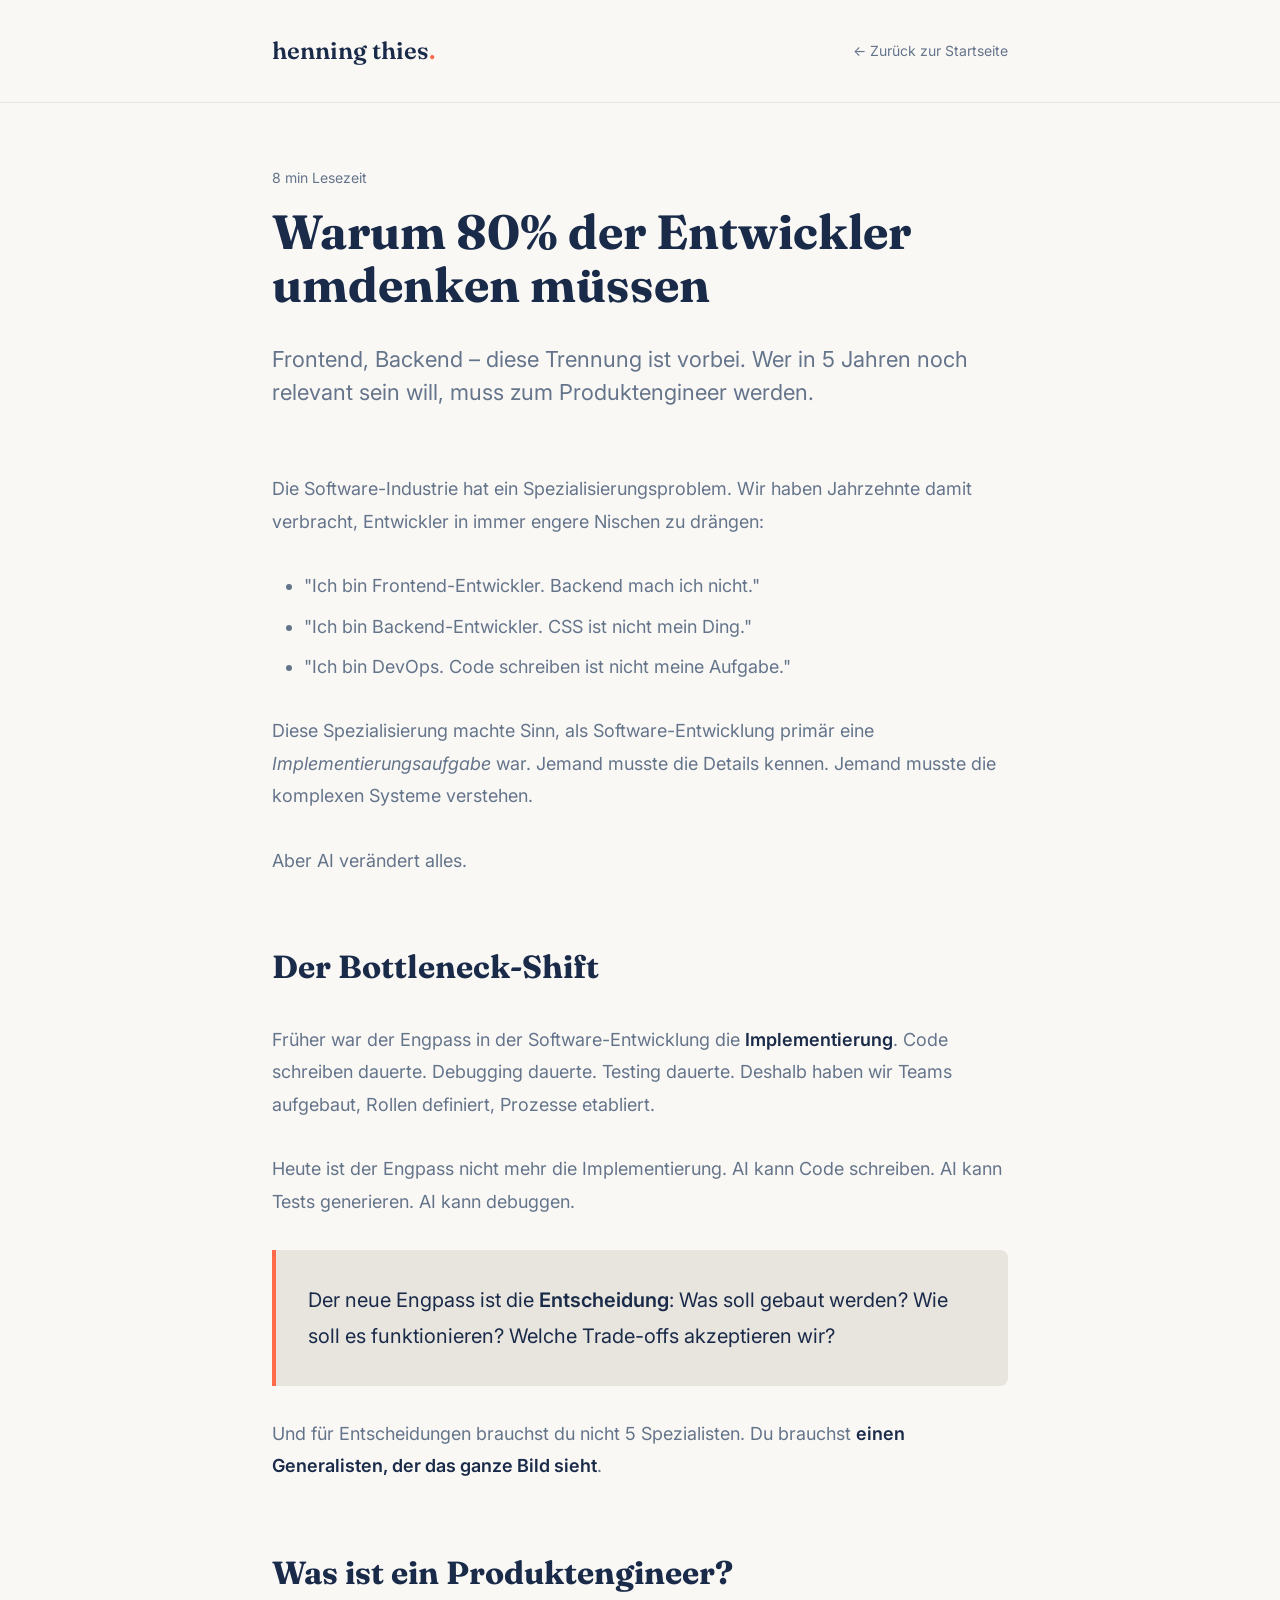
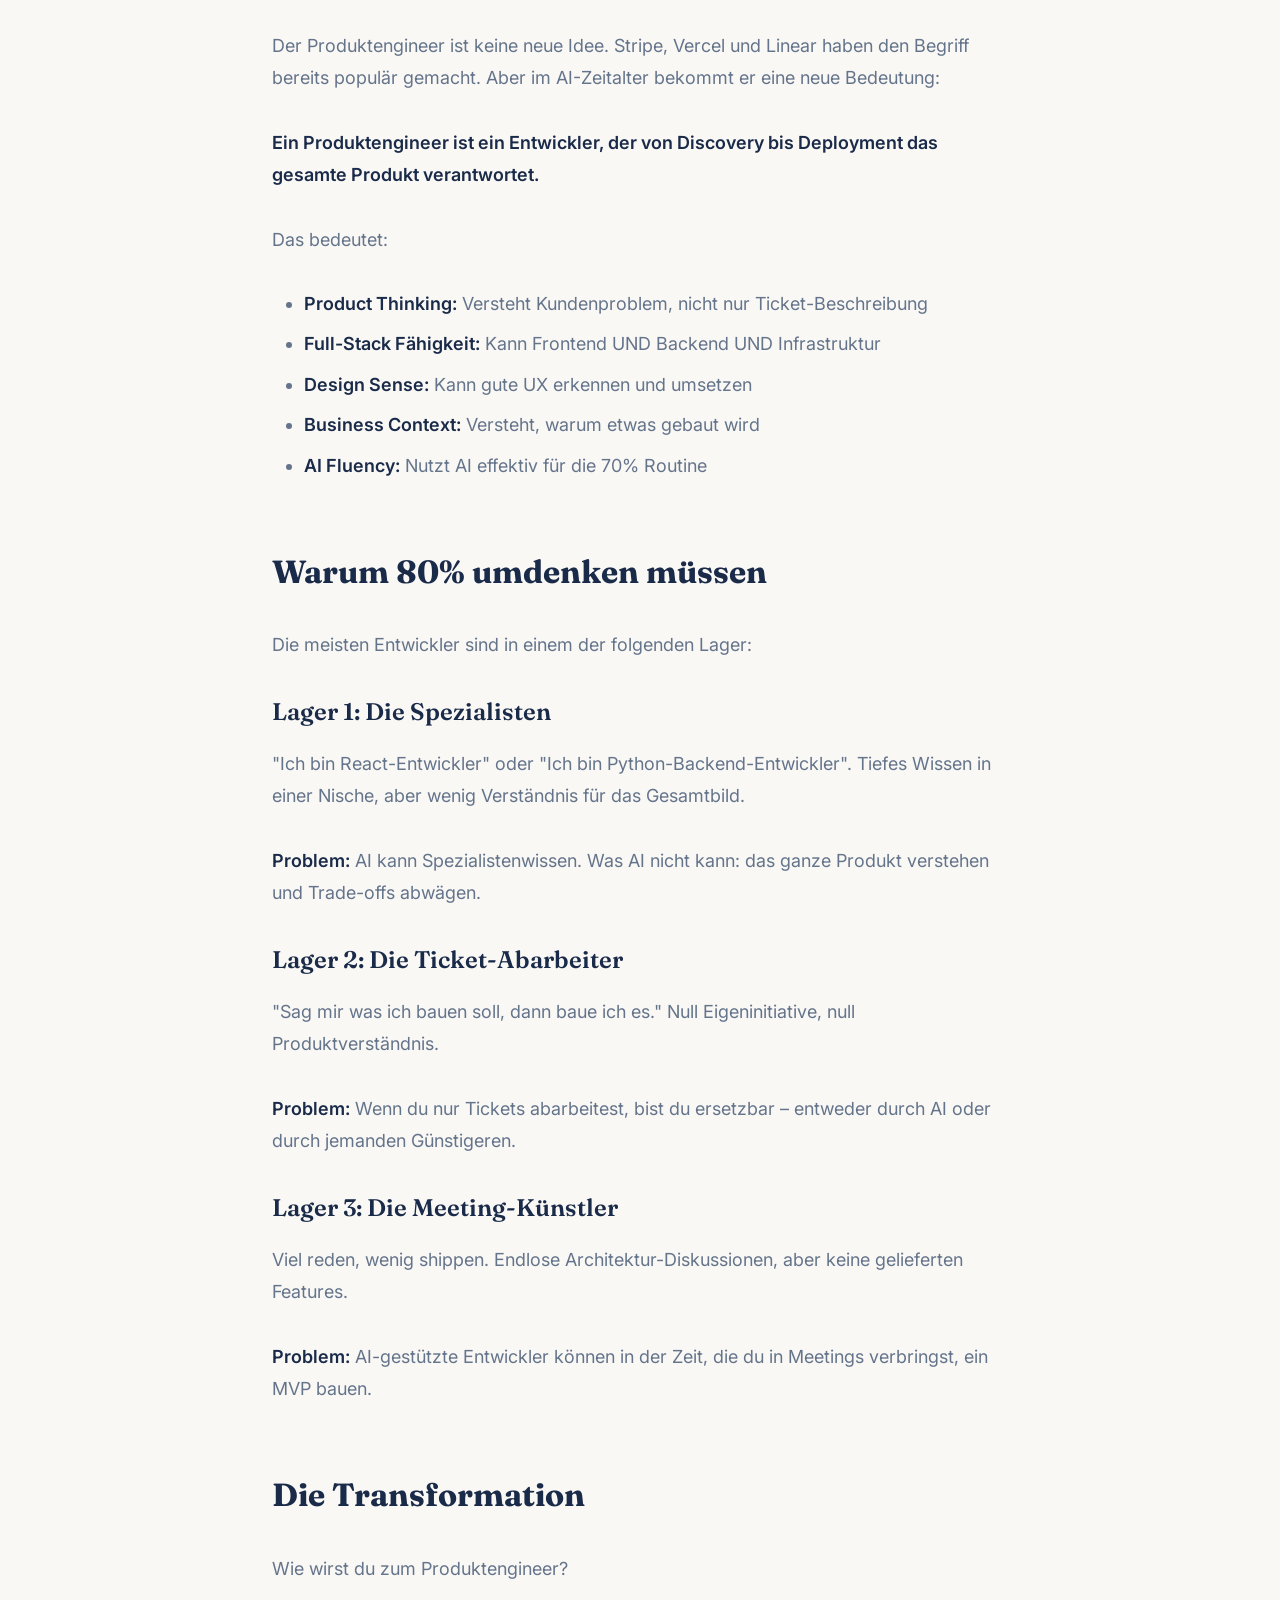
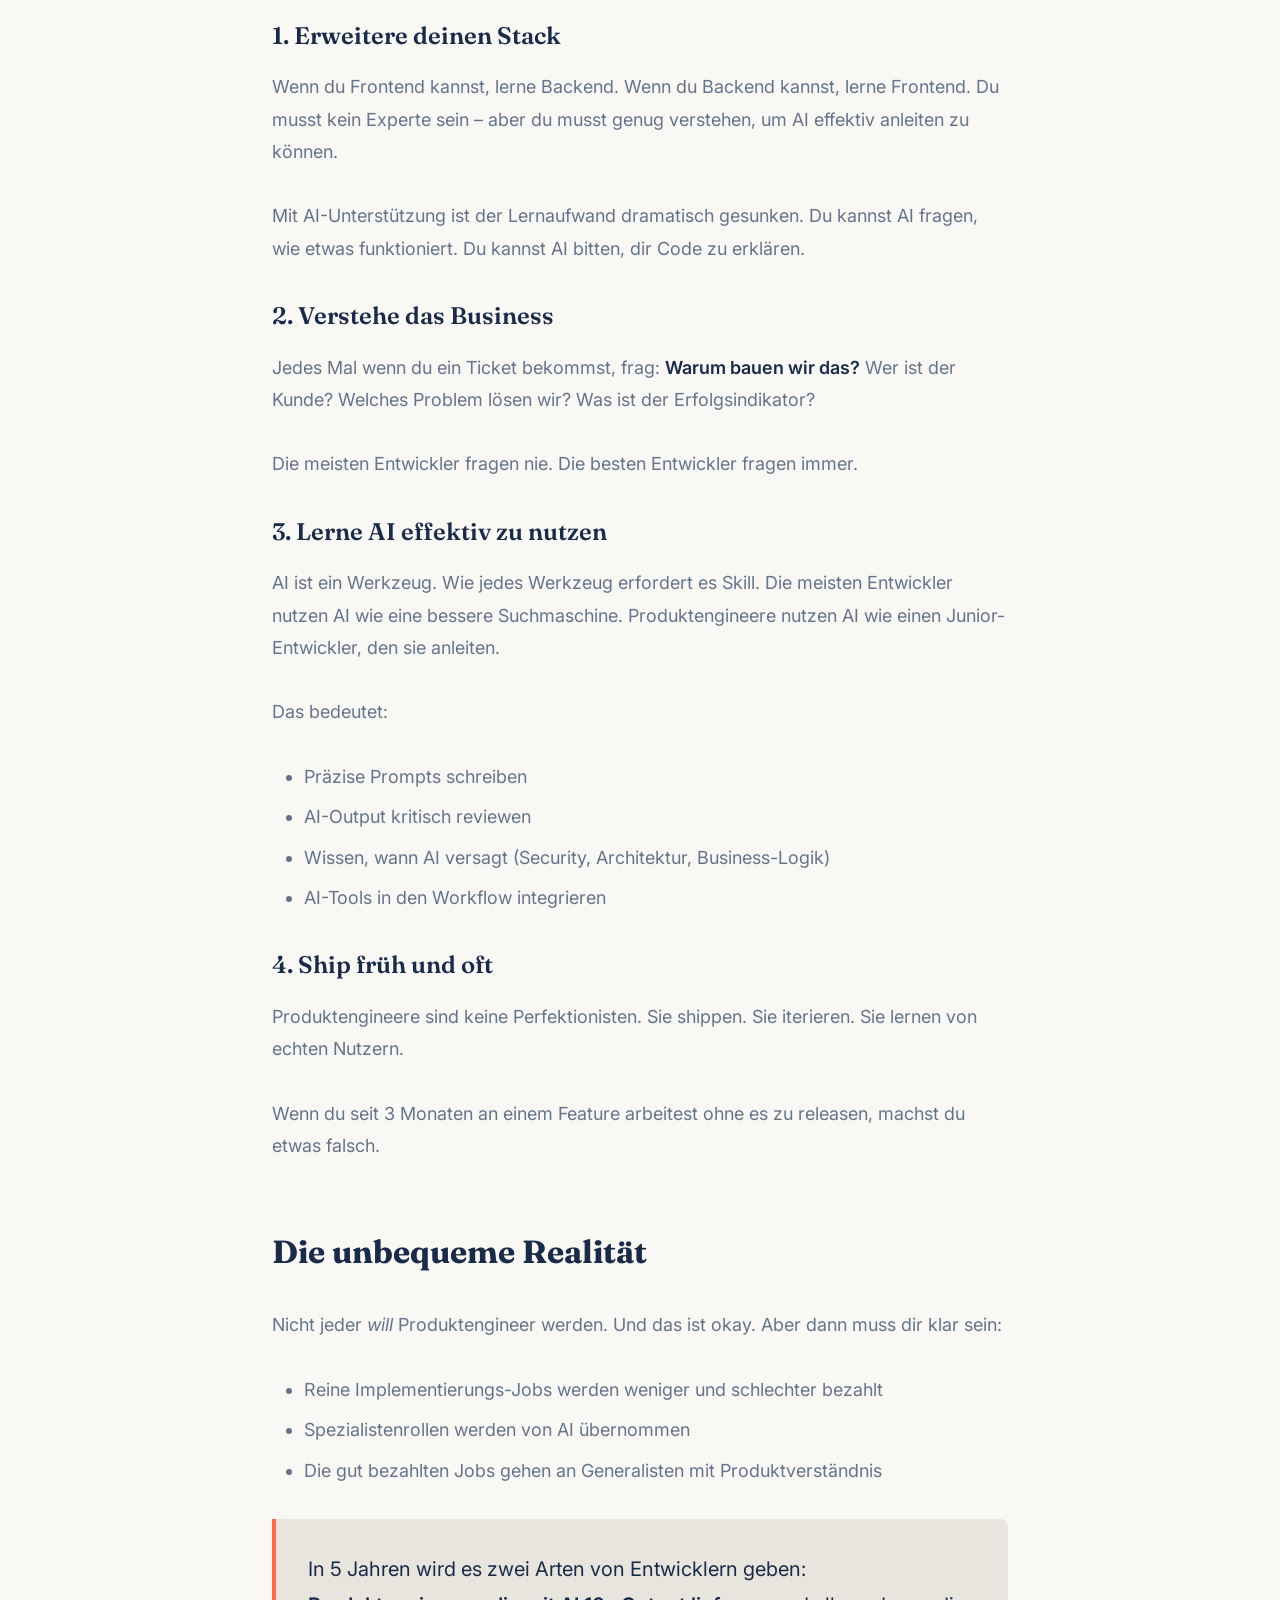
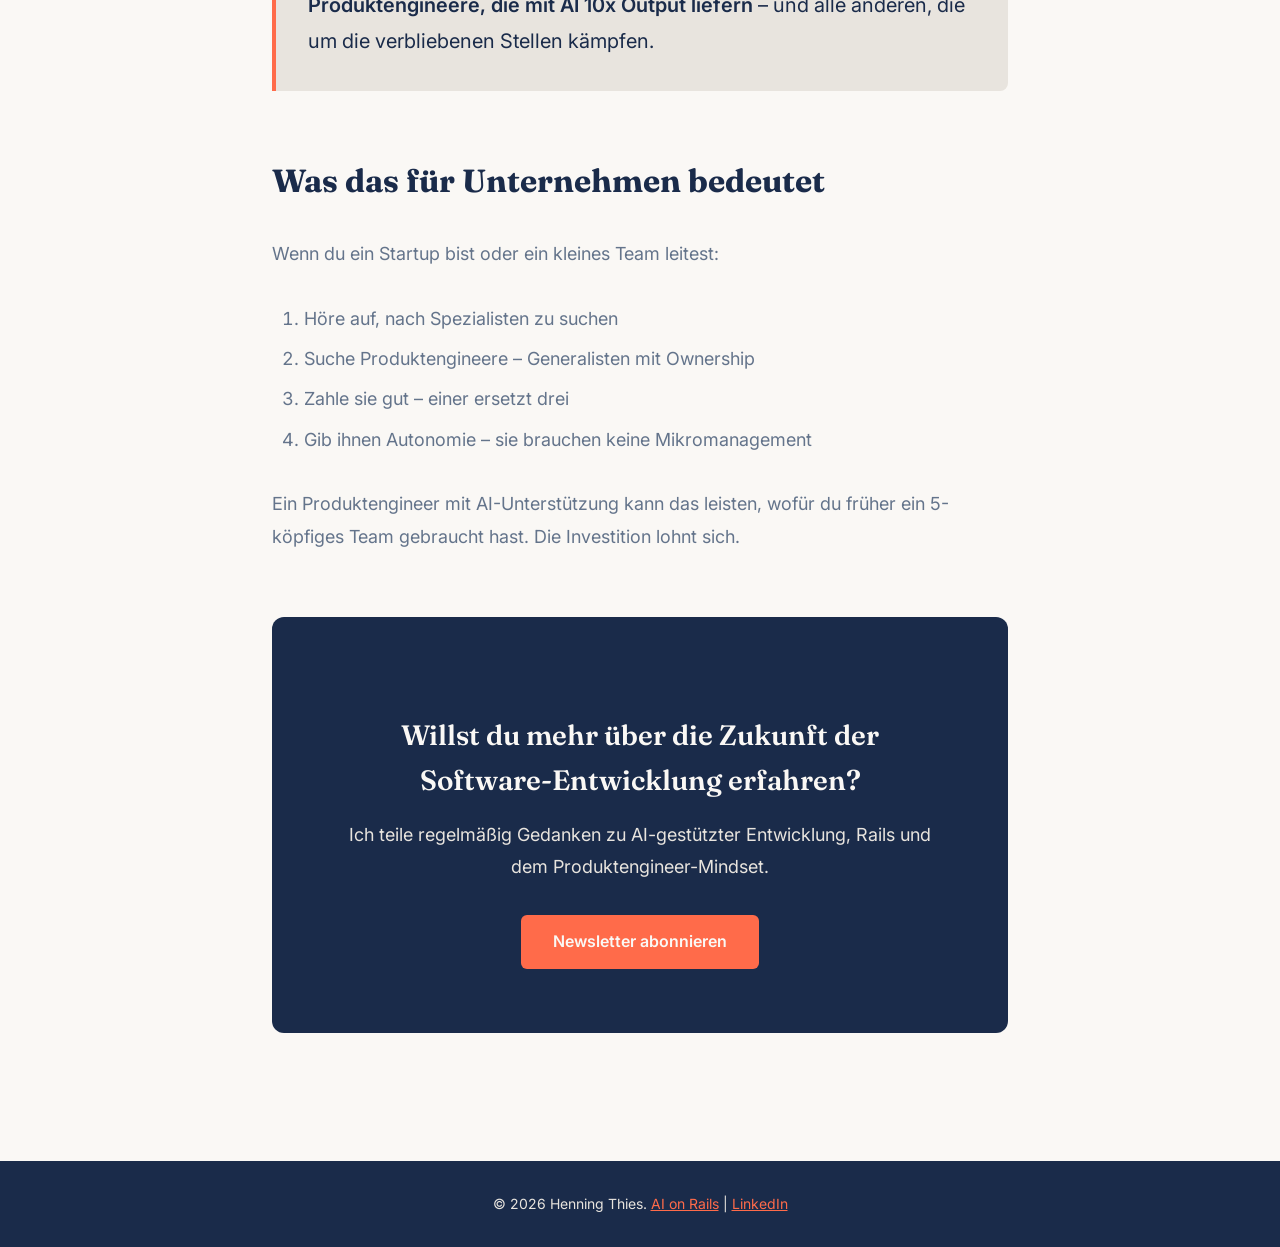
==== blog/der-produktengineer.html @ f54f8713 "add blog articles and convertkit newsletter Blog articles (German translations): - Die 70/30 Regel: " ====
<!DOCTYPE html>
<html lang="de">
<head>
  <meta charset="UTF-8">
  <meta name="viewport" content="width=device-width, initial-scale=1.0">
  <title>Warum 80% der Entwickler umdenken m&uuml;ssen - Henning Thies</title>
  <meta name="description" content="Frontend, Backend - diese Trennung ist vorbei. Wer in 5 Jahren noch relevant sein will, muss zum Produktengineer werden.">
  <link rel="preconnect" href="https://fonts.googleapis.com">
  <link rel="preconnect" href="https://fonts.gstatic.com" crossorigin>
  <link href="https://fonts.googleapis.com/css2?family=Fraunces:ital,opsz,wght@0,9..144,400;0,9..144,600;0,9..144,700;1,9..144,400&family=Inter:wght@400;500;600&display=swap" rel="stylesheet">
  <script defer src="https://cloud.umami.is/script.js" data-website-id="b28b0abb-0c76-4e96-a913-22277300de45"></script>
  <style>
    :root {
      --color-midnight-navy: #1A2B4A;
      --color-warm-white: #FAF8F5;
      --color-electric-coral: #FF6B4A;
      --color-slate-gray: #64748B;
      --color-light-stone: #E8E4DE;
      --font-display: 'Fraunces', serif;
      --font-body: 'Inter', sans-serif;
      --space-xs: 8px;
      --space-sm: 16px;
      --space-md: 32px;
      --space-lg: 64px;
      --space-xl: 96px;
      --transition: all 0.3s cubic-bezier(0.4, 0, 0.2, 1);
    }
    * { margin: 0; padding: 0; box-sizing: border-box; }
    body {
      font-family: var(--font-body);
      color: var(--color-slate-gray);
      background: var(--color-warm-white);
      line-height: 1.6;
    }
    header {
      background: var(--color-warm-white);
      border-bottom: 1px solid var(--color-light-stone);
      padding: var(--space-md) 0;
    }
    .header-container {
      max-width: 800px;
      margin: 0 auto;
      padding: 0 var(--space-md);
      display: flex;
      justify-content: space-between;
      align-items: center;
    }
    .wordmark {
      font-family: var(--font-display);
      font-size: 24px;
      font-weight: 600;
      color: var(--color-midnight-navy);
      text-decoration: none;
    }
    .wordmark .dot { color: var(--color-electric-coral); }
    .back-link {
      color: var(--color-slate-gray);
      text-decoration: none;
      font-size: 14px;
      transition: var(--transition);
    }
    .back-link:hover { color: var(--color-electric-coral); }
    .article {
      max-width: 800px;
      margin: 0 auto;
      padding: var(--space-lg) var(--space-md);
    }
    .article-header { margin-bottom: var(--space-lg); }
    .article-meta {
      font-size: 14px;
      color: var(--color-slate-gray);
      margin-bottom: var(--space-sm);
    }
    .article-title {
      font-family: var(--font-display);
      font-size: 48px;
      line-height: 1.1;
      color: var(--color-midnight-navy);
      font-weight: 700;
      margin-bottom: var(--space-md);
    }
    .article-subtitle {
      font-size: 22px;
      color: var(--color-slate-gray);
      line-height: 1.5;
    }
    .article-content h2 {
      font-family: var(--font-display);
      font-size: 32px;
      color: var(--color-midnight-navy);
      margin: var(--space-lg) 0 var(--space-md);
      font-weight: 700;
    }
    .article-content h3 {
      font-family: var(--font-display);
      font-size: 24px;
      color: var(--color-midnight-navy);
      margin: var(--space-md) 0 var(--space-sm);
      font-weight: 600;
    }
    .article-content p {
      font-size: 18px;
      line-height: 1.8;
      margin-bottom: var(--space-md);
      color: var(--color-slate-gray);
    }
    .article-content strong {
      color: var(--color-midnight-navy);
      font-weight: 600;
    }
    .article-content ul, .article-content ol {
      margin: 0 0 var(--space-md) var(--space-md);
    }
    .article-content li {
      font-size: 18px;
      line-height: 1.8;
      margin-bottom: var(--space-xs);
    }
    .highlight-box {
      background: var(--color-light-stone);
      border-left: 4px solid var(--color-electric-coral);
      padding: var(--space-md);
      margin: var(--space-md) 0;
      border-radius: 0 8px 8px 0;
    }
    .highlight-box p { margin: 0; font-size: 20px; color: var(--color-midnight-navy); }
    .cta-box {
      background: var(--color-midnight-navy);
      padding: var(--space-lg);
      border-radius: 12px;
      text-align: center;
      margin: var(--space-lg) 0;
    }
    .cta-box h3 {
      font-family: var(--font-display);
      color: var(--color-warm-white);
      font-size: 28px;
      margin-bottom: var(--space-sm);
    }
    .cta-box p { color: var(--color-light-stone); margin-bottom: var(--space-md); }
    .btn {
      display: inline-block;
      padding: 14px 32px;
      background: var(--color-electric-coral);
      color: var(--color-warm-white);
      text-decoration: none;
      border-radius: 6px;
      font-weight: 600;
      transition: var(--transition);
    }
    .btn:hover { background: #e85a3a; transform: translateY(-2px); }
    footer {
      background: var(--color-midnight-navy);
      color: var(--color-light-stone);
      padding: var(--space-md);
      text-align: center;
      font-size: 14px;
    }
    footer a { color: var(--color-electric-coral); }
    @media (max-width: 768px) {
      .article-title { font-size: 36px; }
      .article-content h2 { font-size: 28px; }
    }
  </style>
</head>
<body>
  <header>
    <div class="header-container">
      <a href="/" class="wordmark">henning thies<span class="dot">.</span></a>
      <a href="/" class="back-link">&larr; Zur&uuml;ck zur Startseite</a>
    </div>
  </header>

  <article class="article">
    <div class="article-header">
      <div class="article-meta">8 min Lesezeit</div>
      <h1 class="article-title">Warum 80% der Entwickler umdenken m&uuml;ssen</h1>
      <p class="article-subtitle">Frontend, Backend &ndash; diese Trennung ist vorbei. Wer in 5 Jahren noch relevant sein will, muss zum Produktengineer werden.</p>
    </div>

    <div class="article-content">
      <p>Die Software-Industrie hat ein Spezialisierungsproblem. Wir haben Jahrzehnte damit verbracht, Entwickler in immer engere Nischen zu dr&auml;ngen:</p>

      <ul>
        <li>"Ich bin Frontend-Entwickler. Backend mach ich nicht."</li>
        <li>"Ich bin Backend-Entwickler. CSS ist nicht mein Ding."</li>
        <li>"Ich bin DevOps. Code schreiben ist nicht meine Aufgabe."</li>
      </ul>

      <p>Diese Spezialisierung machte Sinn, als Software-Entwicklung prim&auml;r eine <em>Implementierungsaufgabe</em> war. Jemand musste die Details kennen. Jemand musste die komplexen Systeme verstehen.</p>

      <p>Aber AI ver&auml;ndert alles.</p>

      <h2>Der Bottleneck-Shift</h2>

      <p>Fr&uuml;her war der Engpass in der Software-Entwicklung die <strong>Implementierung</strong>. Code schreiben dauerte. Debugging dauerte. Testing dauerte. Deshalb haben wir Teams aufgebaut, Rollen definiert, Prozesse etabliert.</p>

      <p>Heute ist der Engpass nicht mehr die Implementierung. AI kann Code schreiben. AI kann Tests generieren. AI kann debuggen.</p>

      <div class="highlight-box">
        <p>Der neue Engpass ist die <strong>Entscheidung</strong>: Was soll gebaut werden? Wie soll es funktionieren? Welche Trade-offs akzeptieren wir?</p>
      </div>

      <p>Und f&uuml;r Entscheidungen brauchst du nicht 5 Spezialisten. Du brauchst <strong>einen Generalisten, der das ganze Bild sieht</strong>.</p>

      <h2>Was ist ein Produktengineer?</h2>

      <p>Der Produktengineer ist keine neue Idee. Stripe, Vercel und Linear haben den Begriff bereits popul&auml;r gemacht. Aber im AI-Zeitalter bekommt er eine neue Bedeutung:</p>

      <p><strong>Ein Produktengineer ist ein Entwickler, der von Discovery bis Deployment das gesamte Produkt verantwortet.</strong></p>

      <p>Das bedeutet:</p>

      <ul>
        <li><strong>Product Thinking:</strong> Versteht Kundenproblem, nicht nur Ticket-Beschreibung</li>
        <li><strong>Full-Stack F&auml;higkeit:</strong> Kann Frontend UND Backend UND Infrastruktur</li>
        <li><strong>Design Sense:</strong> Kann gute UX erkennen und umsetzen</li>
        <li><strong>Business Context:</strong> Versteht, warum etwas gebaut wird</li>
        <li><strong>AI Fluency:</strong> Nutzt AI effektiv f&uuml;r die 70% Routine</li>
      </ul>

      <h2>Warum 80% umdenken m&uuml;ssen</h2>

      <p>Die meisten Entwickler sind in einem der folgenden Lager:</p>

      <h3>Lager 1: Die Spezialisten</h3>
      <p>"Ich bin React-Entwickler" oder "Ich bin Python-Backend-Entwickler". Tiefes Wissen in einer Nische, aber wenig Verst&auml;ndnis f&uuml;r das Gesamtbild.</p>

      <p><strong>Problem:</strong> AI kann Spezialistenwissen. Was AI nicht kann: das ganze Produkt verstehen und Trade-offs abw&auml;gen.</p>

      <h3>Lager 2: Die Ticket-Abarbeiter</h3>
      <p>"Sag mir was ich bauen soll, dann baue ich es." Null Eigeninitiative, null Produktverst&auml;ndnis.</p>

      <p><strong>Problem:</strong> Wenn du nur Tickets abarbeitest, bist du ersetzbar &ndash; entweder durch AI oder durch jemanden G&uuml;nstigeren.</p>

      <h3>Lager 3: Die Meeting-K&uuml;nstler</h3>
      <p>Viel reden, wenig shippen. Endlose Architektur-Diskussionen, aber keine gelieferten Features.</p>

      <p><strong>Problem:</strong> AI-gest&uuml;tzte Entwickler k&ouml;nnen in der Zeit, die du in Meetings verbringst, ein MVP bauen.</p>

      <h2>Die Transformation</h2>

      <p>Wie wirst du zum Produktengineer?</p>

      <h3>1. Erweitere deinen Stack</h3>
      <p>Wenn du Frontend kannst, lerne Backend. Wenn du Backend kannst, lerne Frontend. Du musst kein Experte sein &ndash; aber du musst genug verstehen, um AI effektiv anleiten zu k&ouml;nnen.</p>

      <p>Mit AI-Unterst&uuml;tzung ist der Lernaufwand dramatisch gesunken. Du kannst AI fragen, wie etwas funktioniert. Du kannst AI bitten, dir Code zu erkl&auml;ren.</p>

      <h3>2. Verstehe das Business</h3>
      <p>Jedes Mal wenn du ein Ticket bekommst, frag: <strong>Warum bauen wir das?</strong> Wer ist der Kunde? Welches Problem l&ouml;sen wir? Was ist der Erfolgsindikator?</p>

      <p>Die meisten Entwickler fragen nie. Die besten Entwickler fragen immer.</p>

      <h3>3. Lerne AI effektiv zu nutzen</h3>
      <p>AI ist ein Werkzeug. Wie jedes Werkzeug erfordert es Skill. Die meisten Entwickler nutzen AI wie eine bessere Suchmaschine. Produktengineere nutzen AI wie einen Junior-Entwickler, den sie anleiten.</p>

      <p>Das bedeutet:</p>
      <ul>
        <li>Pr&auml;zise Prompts schreiben</li>
        <li>AI-Output kritisch reviewen</li>
        <li>Wissen, wann AI versagt (Security, Architektur, Business-Logik)</li>
        <li>AI-Tools in den Workflow integrieren</li>
      </ul>

      <h3>4. Ship fr&uuml;h und oft</h3>
      <p>Produktengineere sind keine Perfektionisten. Sie shippen. Sie iterieren. Sie lernen von echten Nutzern.</p>

      <p>Wenn du seit 3 Monaten an einem Feature arbeitest ohne es zu releasen, machst du etwas falsch.</p>

      <h2>Die unbequeme Realit&auml;t</h2>

      <p>Nicht jeder <em>will</em> Produktengineer werden. Und das ist okay. Aber dann muss dir klar sein:</p>

      <ul>
        <li>Reine Implementierungs-Jobs werden weniger und schlechter bezahlt</li>
        <li>Spezialistenrollen werden von AI &uuml;bernommen</li>
        <li>Die gut bezahlten Jobs gehen an Generalisten mit Produktverst&auml;ndnis</li>
      </ul>

      <div class="highlight-box">
        <p>In 5 Jahren wird es zwei Arten von Entwicklern geben: <strong>Produktengineere, die mit AI 10x Output liefern</strong> &ndash; und alle anderen, die um die verbliebenen Stellen k&auml;mpfen.</p>
      </div>

      <h2>Was das f&uuml;r Unternehmen bedeutet</h2>

      <p>Wenn du ein Startup bist oder ein kleines Team leitest:</p>

      <ol>
        <li>H&ouml;re auf, nach Spezialisten zu suchen</li>
        <li>Suche Produktengineere &ndash; Generalisten mit Ownership</li>
        <li>Zahle sie gut &ndash; einer ersetzt drei</li>
        <li>Gib ihnen Autonomie &ndash; sie brauchen keine Mikromanagement</li>
      </ol>

      <p>Ein Produktengineer mit AI-Unterst&uuml;tzung kann das leisten, wof&uuml;r du fr&uuml;her ein 5-k&ouml;pfiges Team gebraucht hast. Die Investition lohnt sich.</p>

      <div class="cta-box">
        <h3>Willst du mehr &uuml;ber die Zukunft der Software-Entwicklung erfahren?</h3>
        <p>Ich teile regelm&auml;&szlig;ig Gedanken zu AI-gest&uuml;tzter Entwicklung, Rails und dem Produktengineer-Mindset.</p>
        <a href="/#newsletter" class="btn">Newsletter abonnieren</a>
      </div>
    </div>
  </article>

  <footer>
    <p>&copy; 2026 Henning Thies. <a href="https://ai-on-rails.com">AI on Rails</a> | <a href="https://linkedin.com/in/henningthies">LinkedIn</a></p>
  </footer>
</body>
</html>
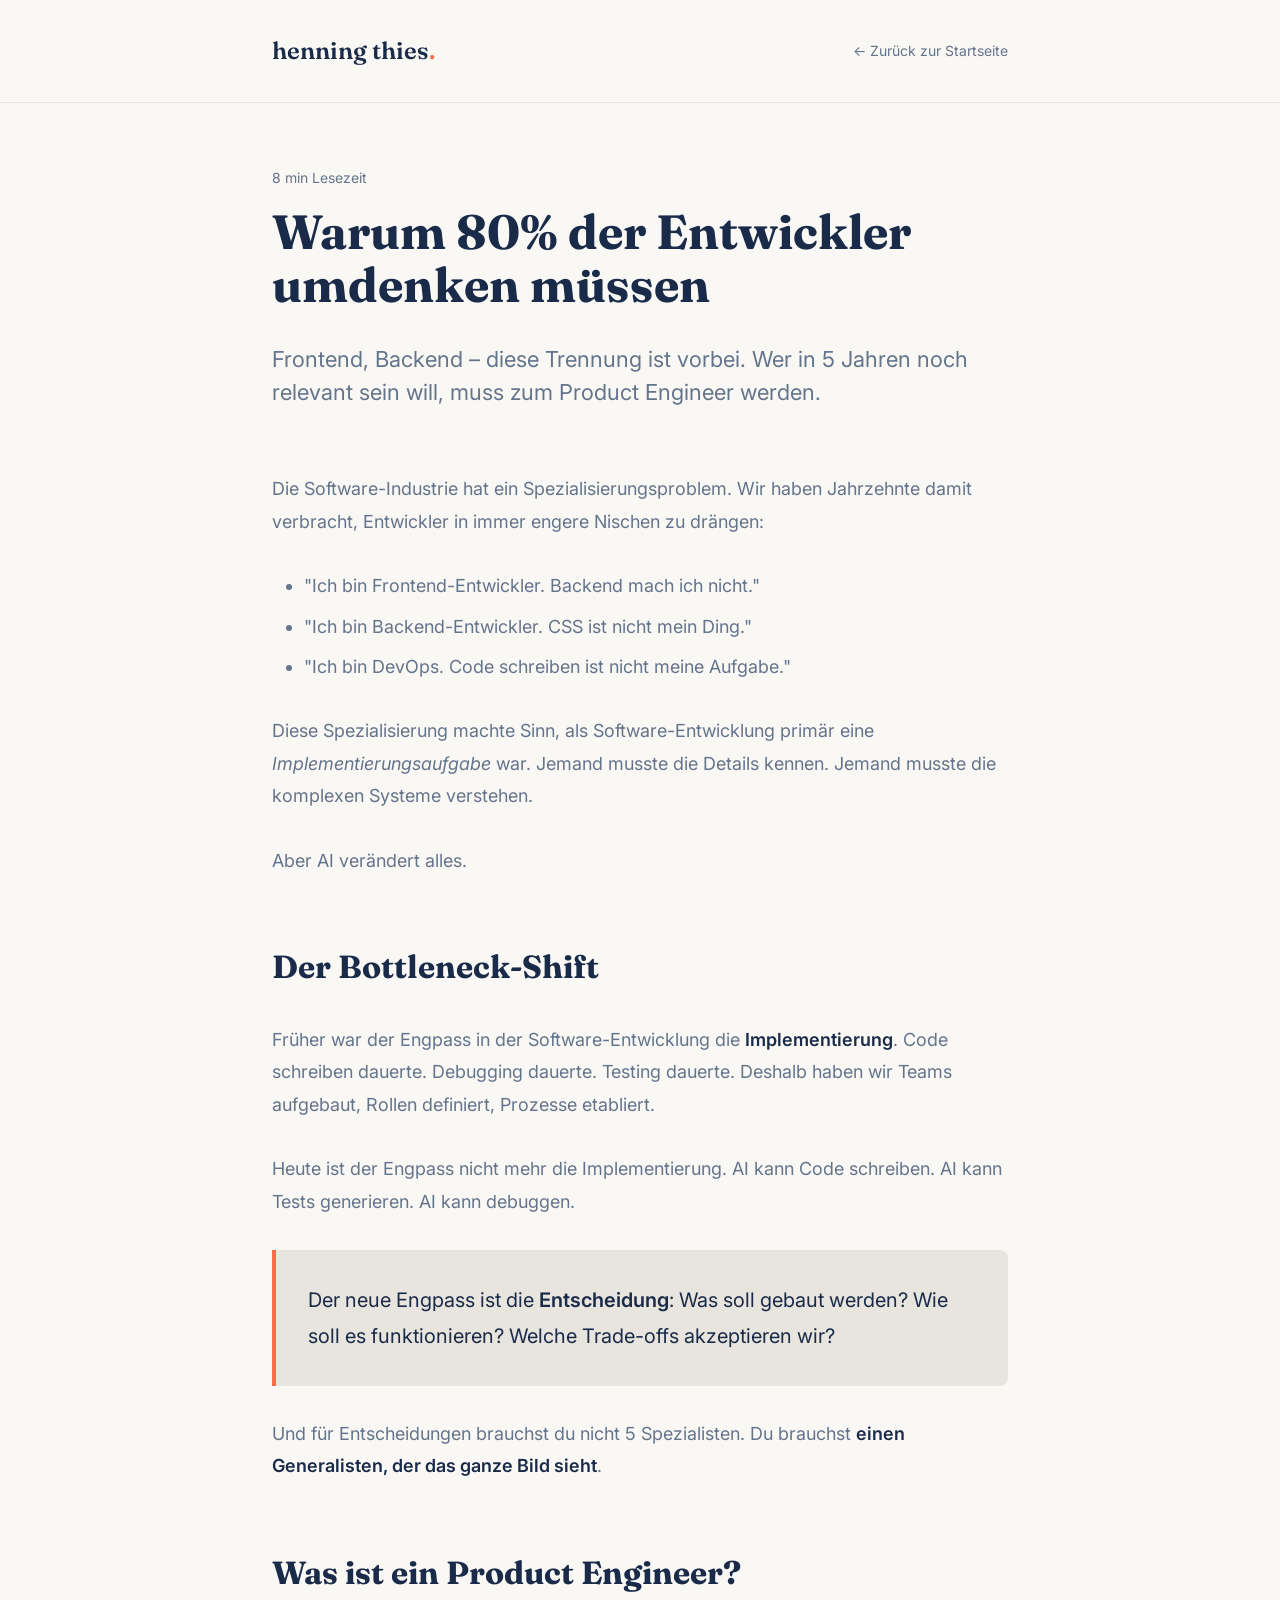
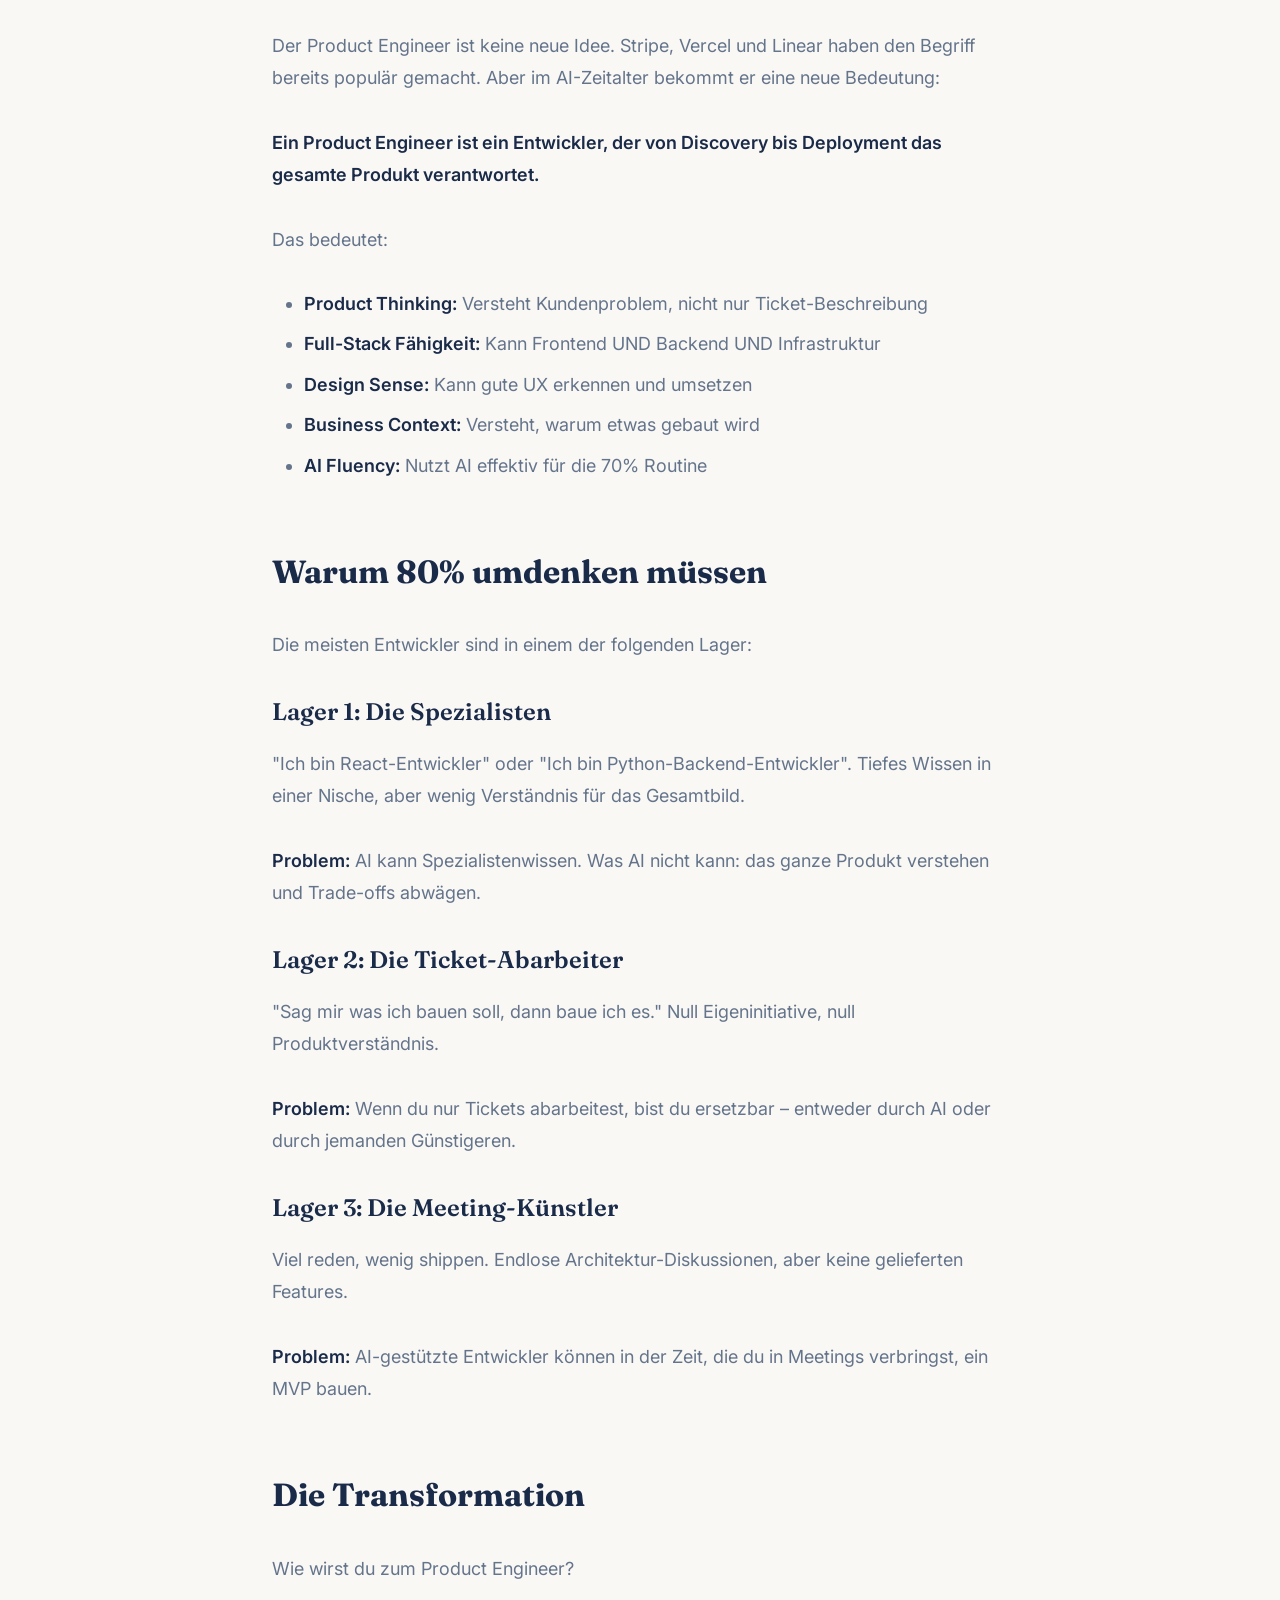
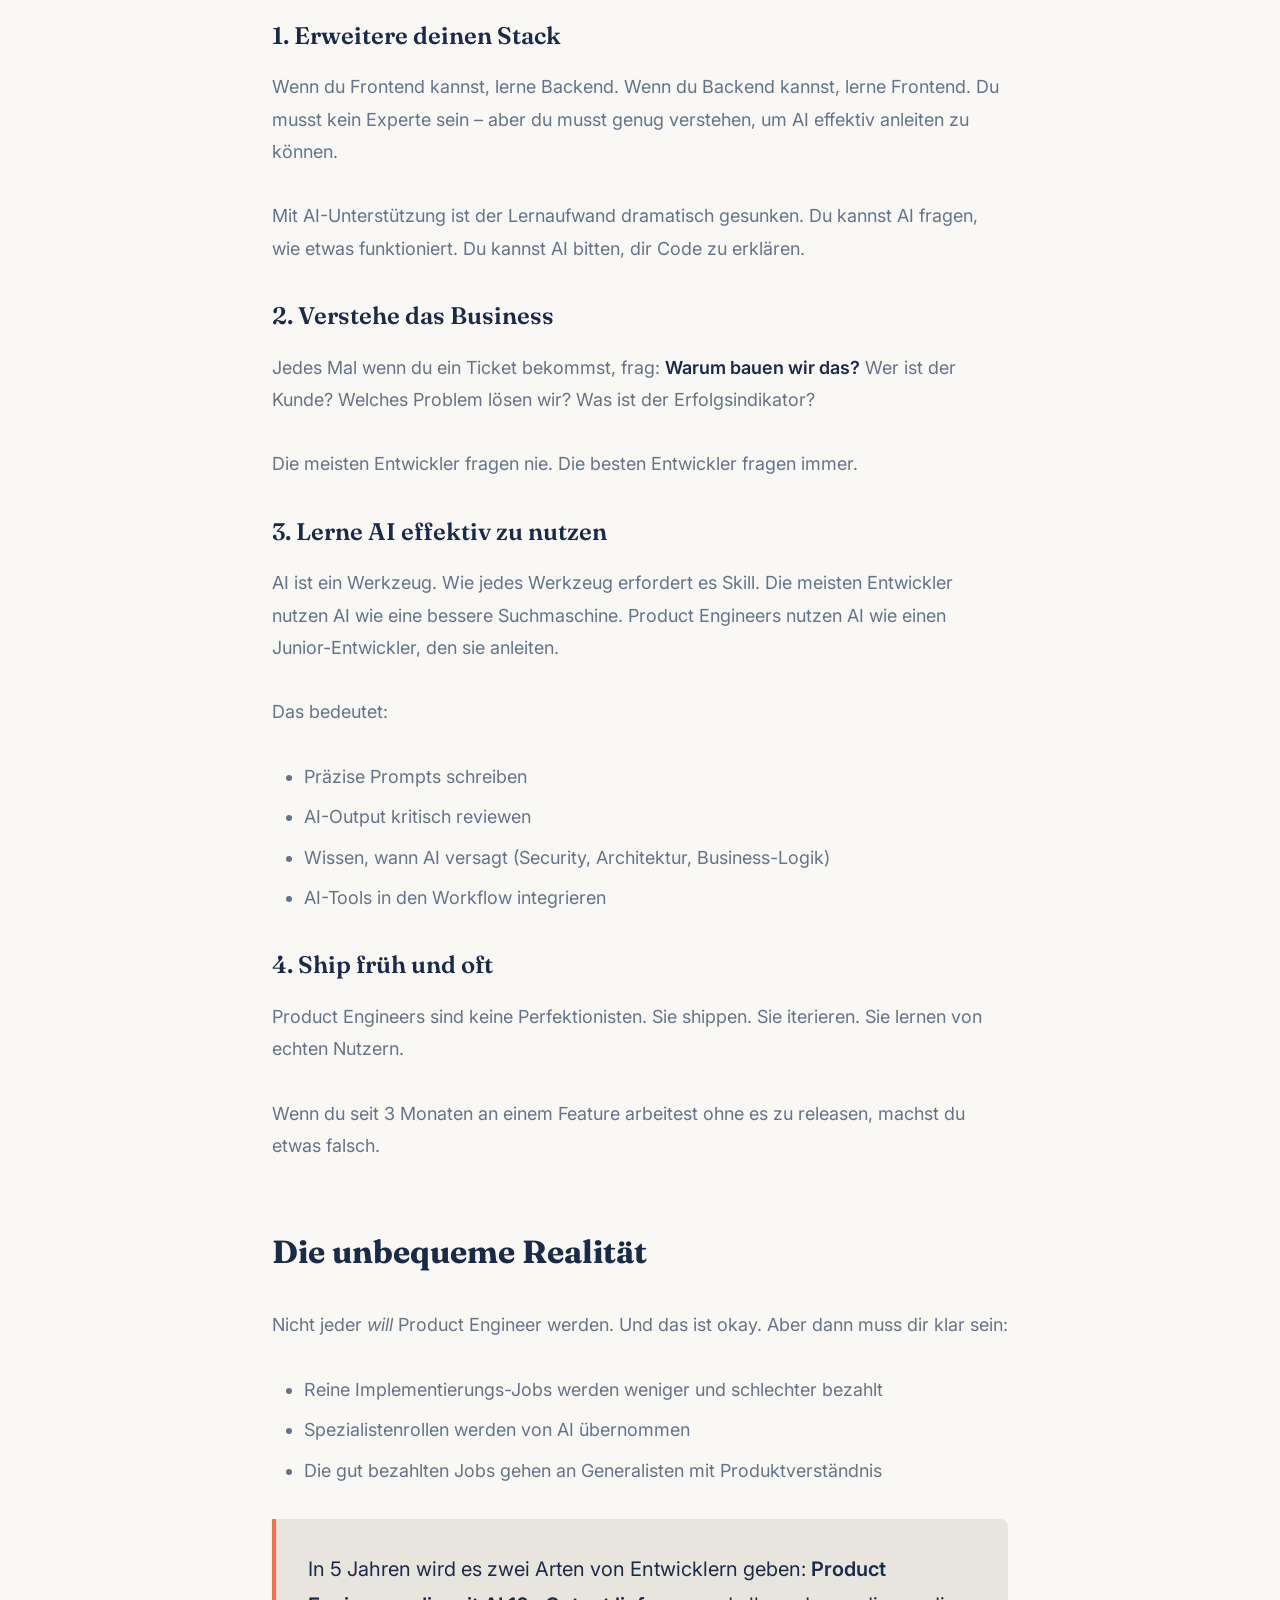
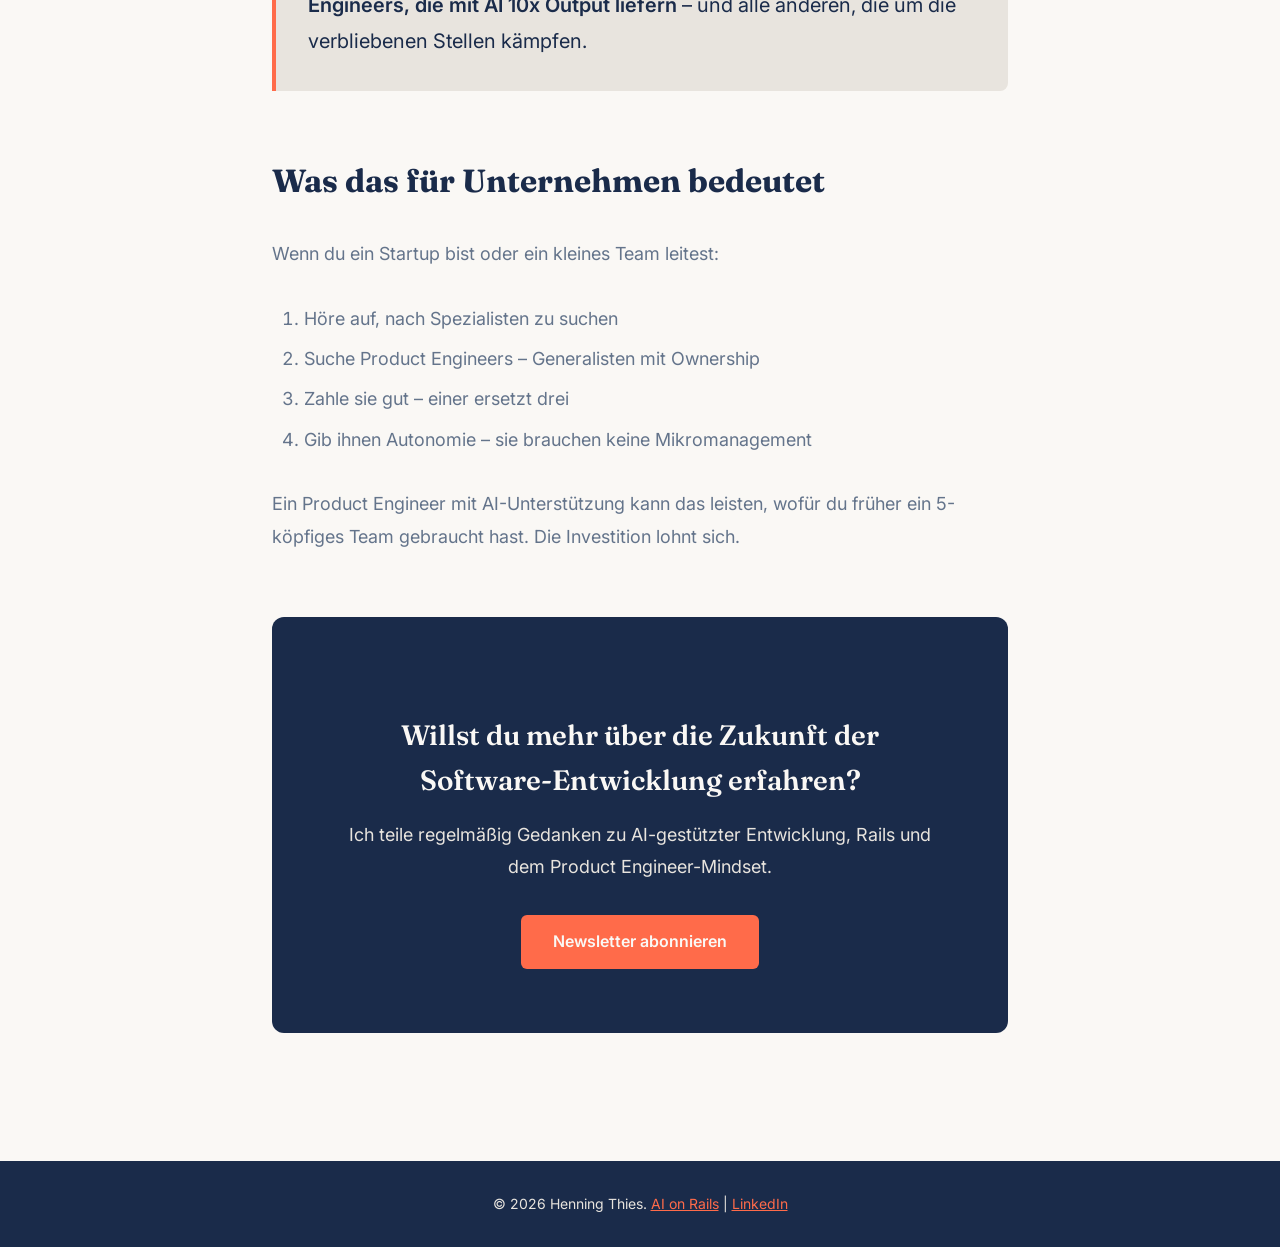
==== commit 81330b00: "fix: consistent 'Product Engineer' terminology across all pages" ====
--- a/blog/der-produktengineer.html
+++ b/blog/der-produktengineer.html
@@ -4,7 +4,7 @@
   <meta charset="UTF-8">
   <meta name="viewport" content="width=device-width, initial-scale=1.0">
   <title>Warum 80% der Entwickler umdenken m&uuml;ssen - Henning Thies</title>
-  <meta name="description" content="Frontend, Backend - diese Trennung ist vorbei. Wer in 5 Jahren noch relevant sein will, muss zum Produktengineer werden.">
+  <meta name="description" content="Frontend, Backend - diese Trennung ist vorbei. Wer in 5 Jahren noch relevant sein will, muss zum Product Engineer werden.">
   <link rel="preconnect" href="https://fonts.googleapis.com">
   <link rel="preconnect" href="https://fonts.gstatic.com" crossorigin>
   <link href="https://fonts.googleapis.com/css2?family=Fraunces:ital,opsz,wght@0,9..144,400;0,9..144,600;0,9..144,700;1,9..144,400&family=Inter:wght@400;500;600&display=swap" rel="stylesheet">
@@ -175,7 +175,7 @@
     <div class="article-header">
       <div class="article-meta">8 min Lesezeit</div>
       <h1 class="article-title">Warum 80% der Entwickler umdenken m&uuml;ssen</h1>
-      <p class="article-subtitle">Frontend, Backend &ndash; diese Trennung ist vorbei. Wer in 5 Jahren noch relevant sein will, muss zum Produktengineer werden.</p>
+      <p class="article-subtitle">Frontend, Backend &ndash; diese Trennung ist vorbei. Wer in 5 Jahren noch relevant sein will, muss zum Product Engineer werden.</p>
     </div>
 
     <div class="article-content">
@@ -203,11 +203,11 @@
 
       <p>Und f&uuml;r Entscheidungen brauchst du nicht 5 Spezialisten. Du brauchst <strong>einen Generalisten, der das ganze Bild sieht</strong>.</p>
 
-      <h2>Was ist ein Produktengineer?</h2>
-
-      <p>Der Produktengineer ist keine neue Idee. Stripe, Vercel und Linear haben den Begriff bereits popul&auml;r gemacht. Aber im AI-Zeitalter bekommt er eine neue Bedeutung:</p>
-
-      <p><strong>Ein Produktengineer ist ein Entwickler, der von Discovery bis Deployment das gesamte Produkt verantwortet.</strong></p>
+      <h2>Was ist ein Product Engineer?</h2>
+
+      <p>Der Product Engineer ist keine neue Idee. Stripe, Vercel und Linear haben den Begriff bereits popul&auml;r gemacht. Aber im AI-Zeitalter bekommt er eine neue Bedeutung:</p>
+
+      <p><strong>Ein Product Engineer ist ein Entwickler, der von Discovery bis Deployment das gesamte Produkt verantwortet.</strong></p>
 
       <p>Das bedeutet:</p>
 
@@ -240,7 +240,7 @@
 
       <h2>Die Transformation</h2>
 
-      <p>Wie wirst du zum Produktengineer?</p>
+      <p>Wie wirst du zum Product Engineer?</p>
 
       <h3>1. Erweitere deinen Stack</h3>
       <p>Wenn du Frontend kannst, lerne Backend. Wenn du Backend kannst, lerne Frontend. Du musst kein Experte sein &ndash; aber du musst genug verstehen, um AI effektiv anleiten zu k&ouml;nnen.</p>
@@ -253,7 +253,7 @@
       <p>Die meisten Entwickler fragen nie. Die besten Entwickler fragen immer.</p>
 
       <h3>3. Lerne AI effektiv zu nutzen</h3>
-      <p>AI ist ein Werkzeug. Wie jedes Werkzeug erfordert es Skill. Die meisten Entwickler nutzen AI wie eine bessere Suchmaschine. Produktengineere nutzen AI wie einen Junior-Entwickler, den sie anleiten.</p>
+      <p>AI ist ein Werkzeug. Wie jedes Werkzeug erfordert es Skill. Die meisten Entwickler nutzen AI wie eine bessere Suchmaschine. Product Engineers nutzen AI wie einen Junior-Entwickler, den sie anleiten.</p>
 
       <p>Das bedeutet:</p>
       <ul>
@@ -264,13 +264,13 @@
       </ul>
 
       <h3>4. Ship fr&uuml;h und oft</h3>
-      <p>Produktengineere sind keine Perfektionisten. Sie shippen. Sie iterieren. Sie lernen von echten Nutzern.</p>
+      <p>Product Engineers sind keine Perfektionisten. Sie shippen. Sie iterieren. Sie lernen von echten Nutzern.</p>
 
       <p>Wenn du seit 3 Monaten an einem Feature arbeitest ohne es zu releasen, machst du etwas falsch.</p>
 
       <h2>Die unbequeme Realit&auml;t</h2>
 
-      <p>Nicht jeder <em>will</em> Produktengineer werden. Und das ist okay. Aber dann muss dir klar sein:</p>
+      <p>Nicht jeder <em>will</em> Product Engineer werden. Und das ist okay. Aber dann muss dir klar sein:</p>
 
       <ul>
         <li>Reine Implementierungs-Jobs werden weniger und schlechter bezahlt</li>
@@ -279,7 +279,7 @@
       </ul>
 
       <div class="highlight-box">
-        <p>In 5 Jahren wird es zwei Arten von Entwicklern geben: <strong>Produktengineere, die mit AI 10x Output liefern</strong> &ndash; und alle anderen, die um die verbliebenen Stellen k&auml;mpfen.</p>
+        <p>In 5 Jahren wird es zwei Arten von Entwicklern geben: <strong>Product Engineers, die mit AI 10x Output liefern</strong> &ndash; und alle anderen, die um die verbliebenen Stellen k&auml;mpfen.</p>
       </div>
 
       <h2>Was das f&uuml;r Unternehmen bedeutet</h2>
@@ -288,16 +288,16 @@
 
       <ol>
         <li>H&ouml;re auf, nach Spezialisten zu suchen</li>
-        <li>Suche Produktengineere &ndash; Generalisten mit Ownership</li>
+        <li>Suche Product Engineers &ndash; Generalisten mit Ownership</li>
         <li>Zahle sie gut &ndash; einer ersetzt drei</li>
         <li>Gib ihnen Autonomie &ndash; sie brauchen keine Mikromanagement</li>
       </ol>
 
-      <p>Ein Produktengineer mit AI-Unterst&uuml;tzung kann das leisten, wof&uuml;r du fr&uuml;her ein 5-k&ouml;pfiges Team gebraucht hast. Die Investition lohnt sich.</p>
+      <p>Ein Product Engineer mit AI-Unterst&uuml;tzung kann das leisten, wof&uuml;r du fr&uuml;her ein 5-k&ouml;pfiges Team gebraucht hast. Die Investition lohnt sich.</p>
 
       <div class="cta-box">
         <h3>Willst du mehr &uuml;ber die Zukunft der Software-Entwicklung erfahren?</h3>
-        <p>Ich teile regelm&auml;&szlig;ig Gedanken zu AI-gest&uuml;tzter Entwicklung, Rails und dem Produktengineer-Mindset.</p>
+        <p>Ich teile regelm&auml;&szlig;ig Gedanken zu AI-gest&uuml;tzter Entwicklung, Rails und dem Product Engineer-Mindset.</p>
         <a href="/#newsletter" class="btn">Newsletter abonnieren</a>
       </div>
     </div>
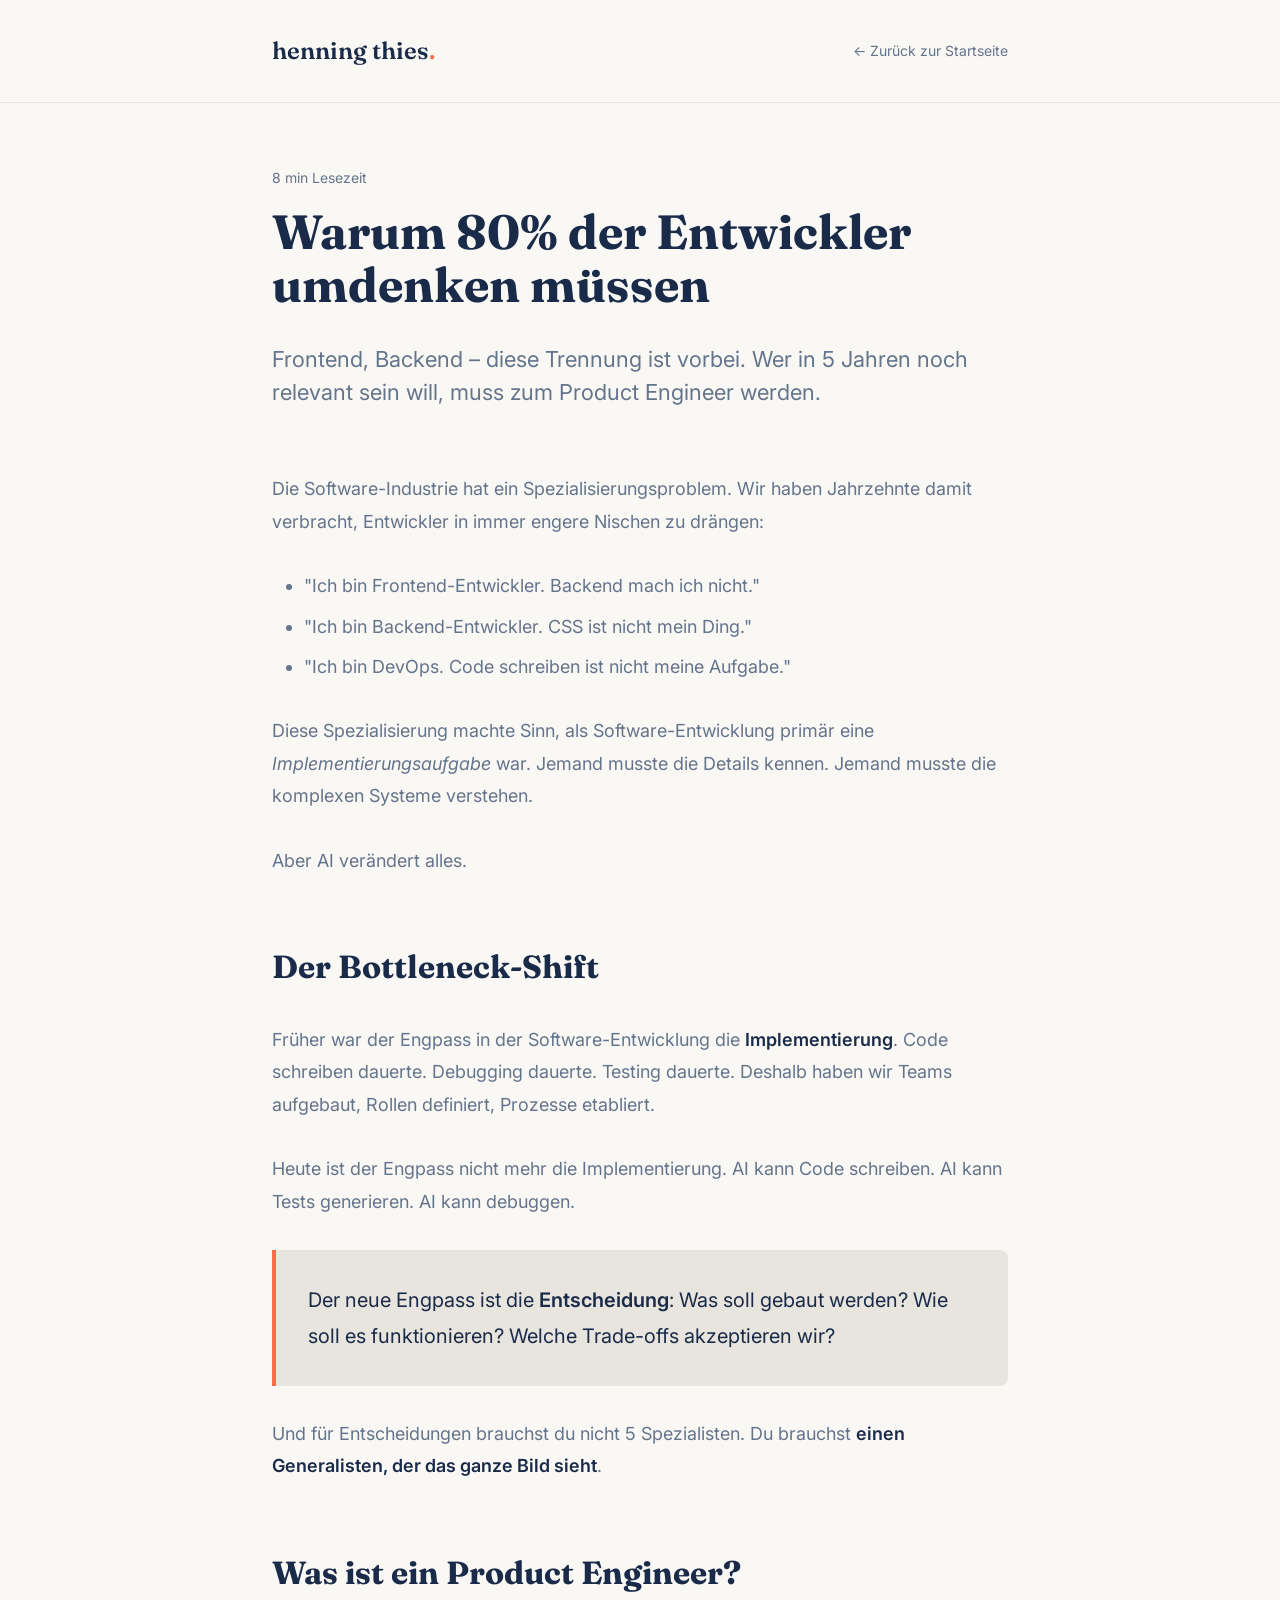
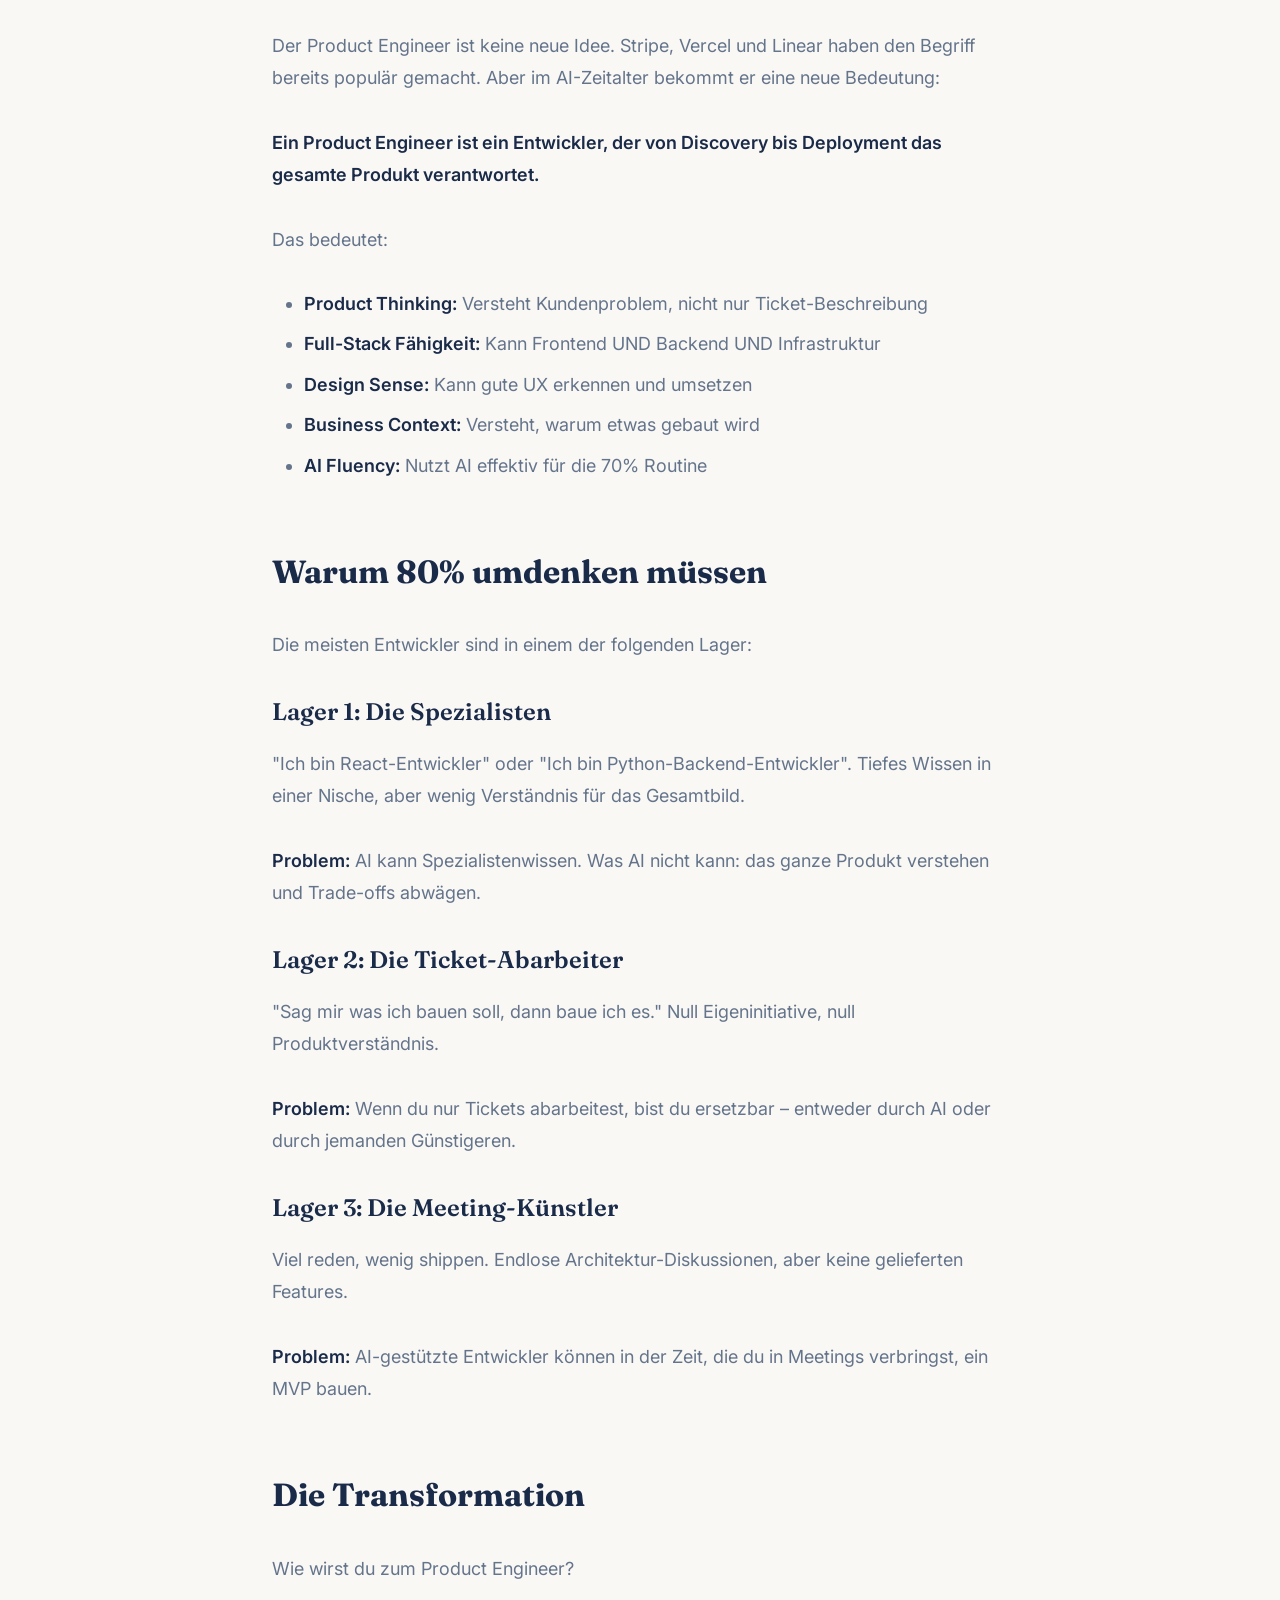
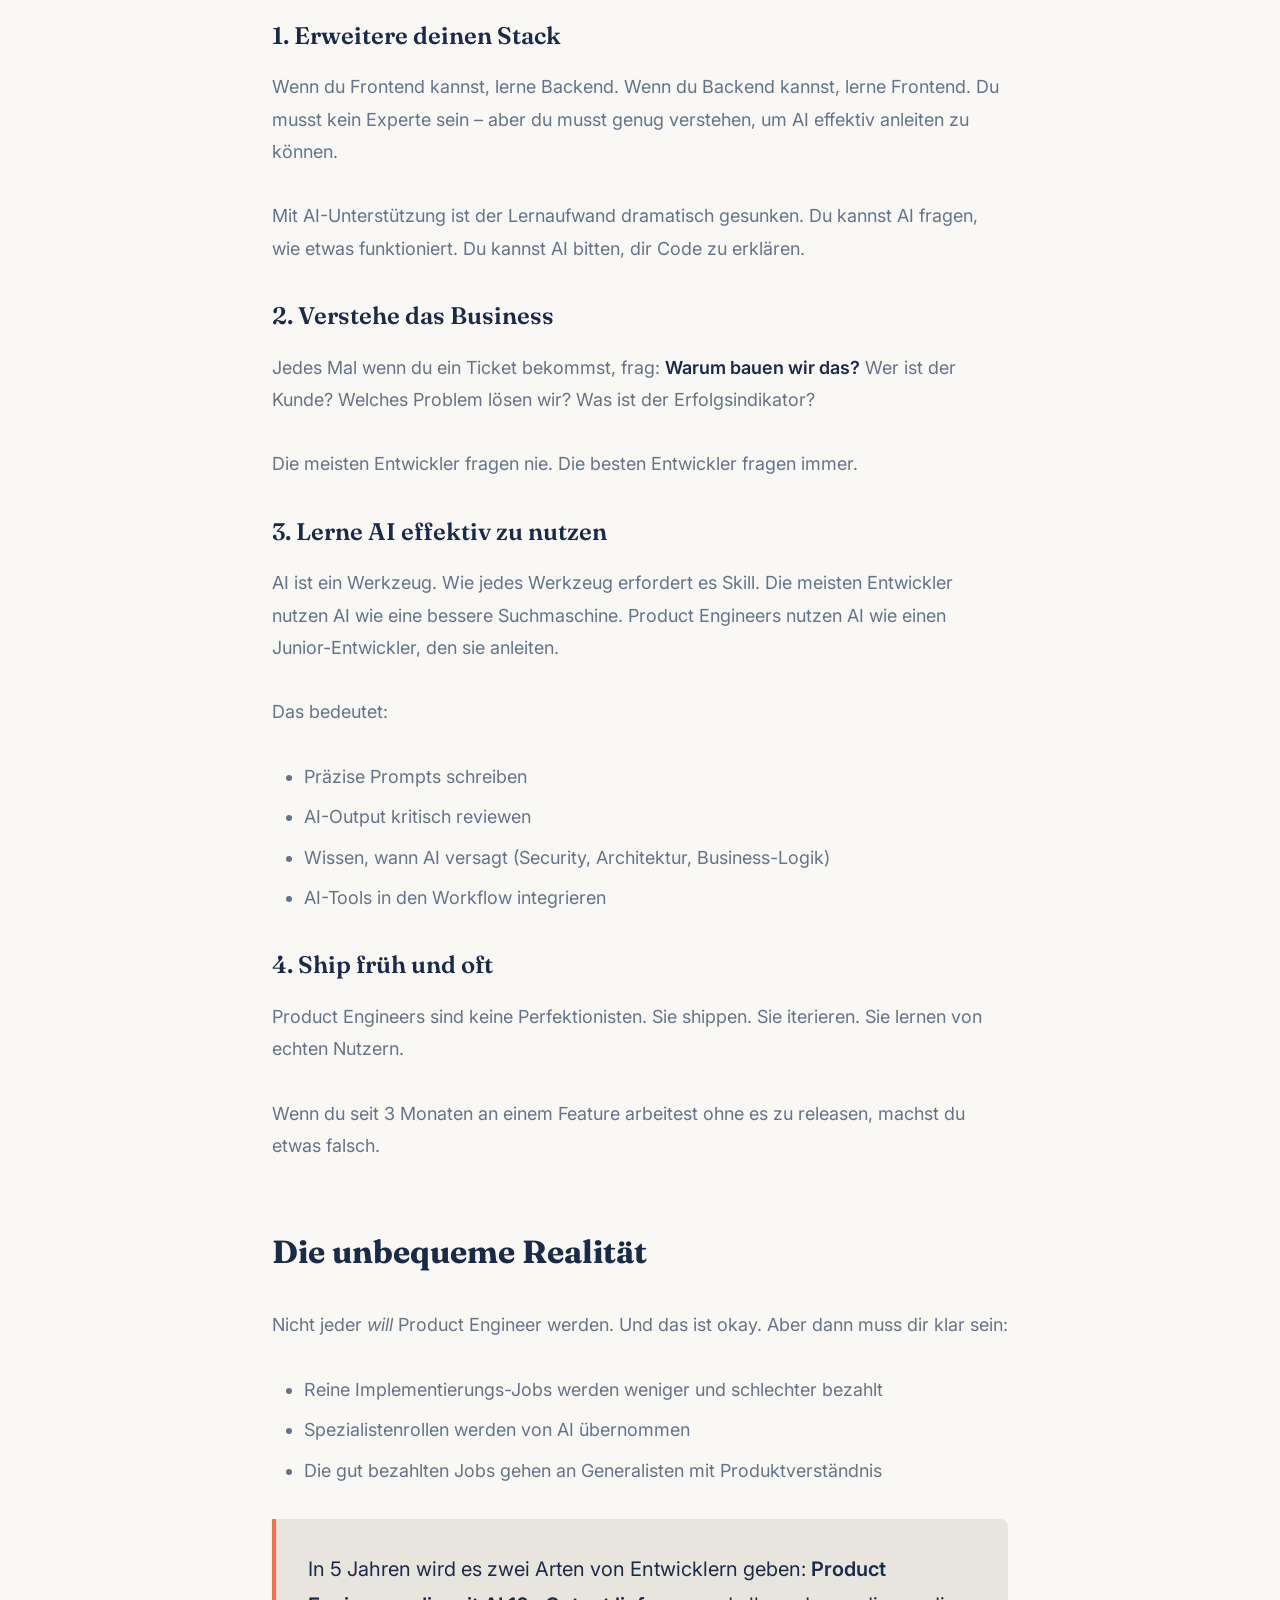
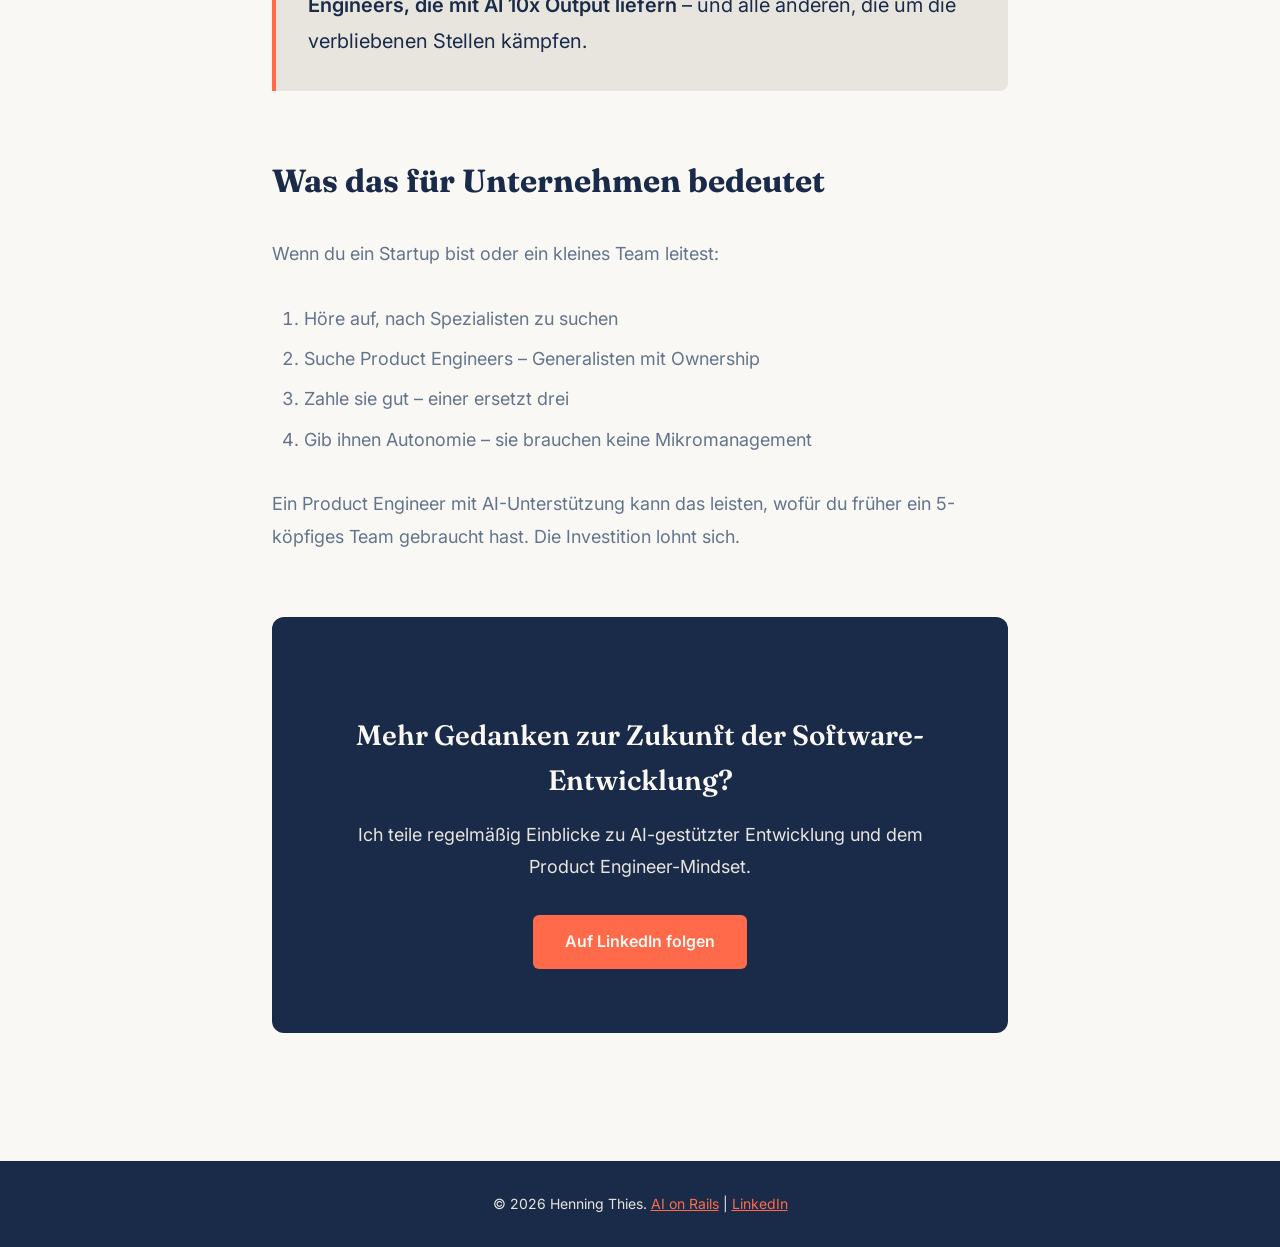
==== commit f9787724: "Newsletter entfernt, LinkedIn-CTAs statt dessen - Newsletter-Sektion von Startseite entfernt - Hero-" ====
--- a/blog/der-produktengineer.html
+++ b/blog/der-produktengineer.html
@@ -5,6 +5,16 @@
   <meta name="viewport" content="width=device-width, initial-scale=1.0">
   <title>Warum 80% der Entwickler umdenken m&uuml;ssen - Henning Thies</title>
   <meta name="description" content="Frontend, Backend - diese Trennung ist vorbei. Wer in 5 Jahren noch relevant sein will, muss zum Product Engineer werden.">
+
+  <link rel="canonical" href="https://henning-thies.de/blog/der-produktengineer.html">
+  <meta property="og:type" content="article">
+  <meta property="og:url" content="https://henning-thies.de/blog/der-produktengineer.html">
+  <meta property="og:title" content="Warum 80% der Entwickler umdenken müssen">
+  <meta property="og:description" content="Frontend, Backend - diese Trennung ist vorbei. Wer in 5 Jahren noch relevant sein will, muss zum Product Engineer werden.">
+  <meta property="og:image" content="https://henning-thies.de/sessel.jpg">
+  <meta property="og:locale" content="de_DE">
+  <meta name="twitter:card" content="summary_large_image">
+
   <link rel="preconnect" href="https://fonts.googleapis.com">
   <link rel="preconnect" href="https://fonts.gstatic.com" crossorigin>
   <link href="https://fonts.googleapis.com/css2?family=Fraunces:ital,opsz,wght@0,9..144,400;0,9..144,600;0,9..144,700;1,9..144,400&family=Inter:wght@400;500;600&display=swap" rel="stylesheet">
@@ -296,9 +306,9 @@
       <p>Ein Product Engineer mit AI-Unterst&uuml;tzung kann das leisten, wof&uuml;r du fr&uuml;her ein 5-k&ouml;pfiges Team gebraucht hast. Die Investition lohnt sich.</p>
 
       <div class="cta-box">
-        <h3>Willst du mehr &uuml;ber die Zukunft der Software-Entwicklung erfahren?</h3>
-        <p>Ich teile regelm&auml;&szlig;ig Gedanken zu AI-gest&uuml;tzter Entwicklung, Rails und dem Product Engineer-Mindset.</p>
-        <a href="/#newsletter" class="btn">Newsletter abonnieren</a>
+        <h3>Mehr Gedanken zur Zukunft der Software-Entwicklung?</h3>
+        <p>Ich teile regelm&auml;&szlig;ig Einblicke zu AI-gest&uuml;tzter Entwicklung und dem Product Engineer-Mindset.</p>
+        <a href="https://linkedin.com/in/henningthies" class="btn" target="_blank">Auf LinkedIn folgen</a>
       </div>
     </div>
   </article>
